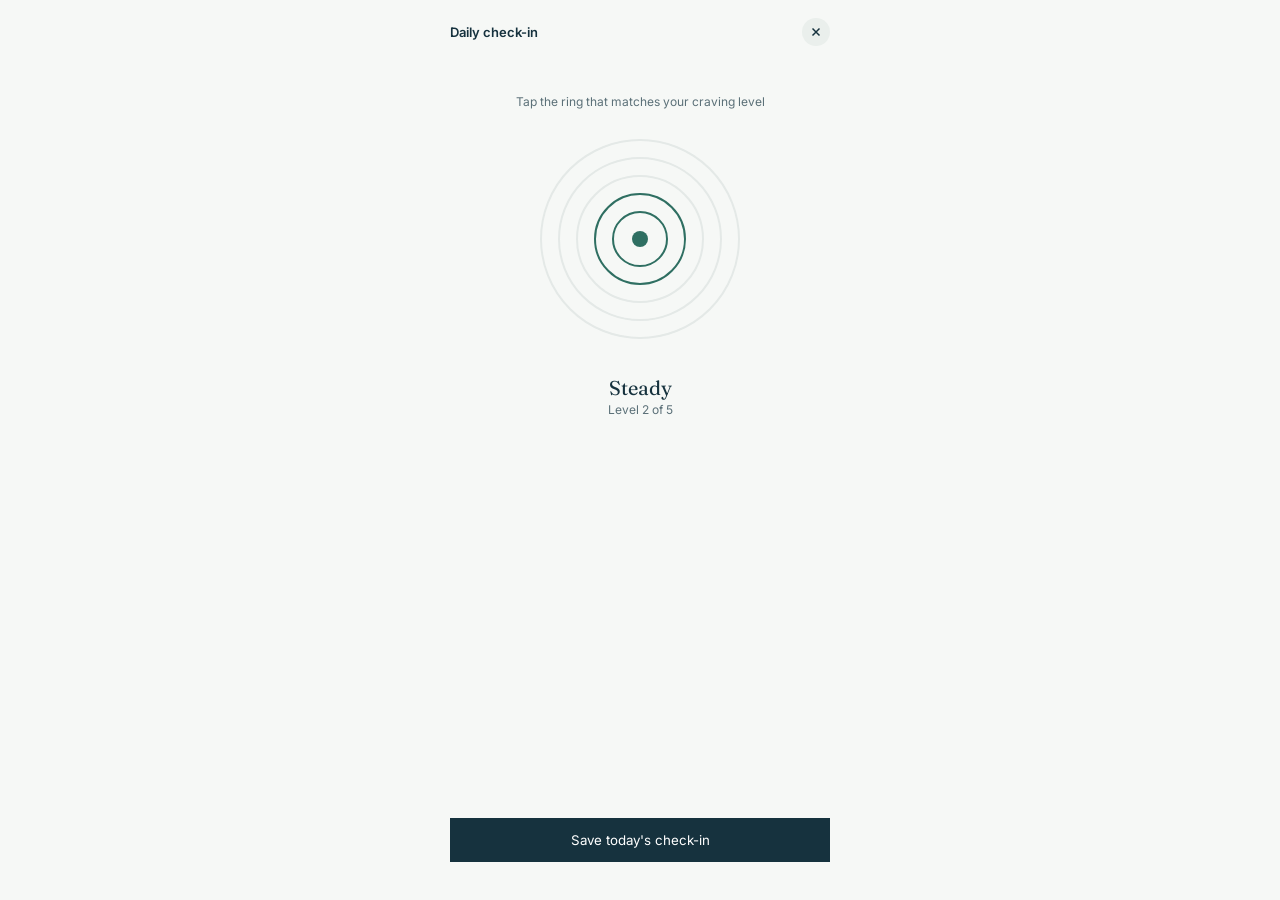
==== checkin.html @ f47bd538 "Add files via upload" ====
<!DOCTYPE html>
<html lang="en">
<head>
<meta charset="UTF-8">
<meta name="viewport" content="width=device-width, initial-scale=1.0">
<title>Recovery Connect — Check-in</title>
<link rel="stylesheet" href="style.css">
</head>
<body>

<div class="app-shell">
  <div class="section-pad" style="display:flex; align-items:center; justify-content:space-between;">
    <p style="font-size:13px; font-weight:600;">Daily check-in</p>
    <a href="home.html" style="width:28px; height:28px; border-radius:50%; background:#EAEFEC; display:flex; align-items:center; justify-content:center;">
      <svg width="14" height="14" viewBox="0 0 24 24" fill="none" stroke="#16323E" stroke-width="2.5"><path d="M18 6 6 18M6 6l12 12"/></svg>
    </a>
  </div>

  <div class="ring-stage">
    <p style="font-size:12px; color:var(--inksoft);">Tap the ring that matches your craving level</p>
    <div class="ring-target" id="ringTarget">
      <button class="ring" data-lvl="1" style="width:56px; height:56px;"></button>
      <button class="ring" data-lvl="2" style="width:92px; height:92px;"></button>
      <button class="ring" data-lvl="3" style="width:128px; height:128px;"></button>
      <button class="ring" data-lvl="4" style="width:164px; height:164px;"></button>
      <button class="ring" data-lvl="5" style="width:200px; height:200px;"></button>
      <div class="ring-core" id="ringCore"></div>
    </div>
    <p class="serif" id="levelLabel" style="font-size:20px; margin-top:26px;">Steady</p>
    <p style="font-size:12px; color:var(--inksoft); margin-top:2px;" id="levelNum">Level 2 of 5</p>
  </div>

  <div class="section-pad" style="margin-top:auto;">
    <div id="counselorNote" style="display:none; margin-bottom:12px; background:#FBF0DE; color:#7A5416; padding:10px 14px; border-radius:10px; font-size:11.5px;">
      This will be shared with your counselor for a same-day follow-up.
    </div>
    <button class="pill-dark" style="width:100%; padding:14px;" onclick="saveCheckin()">Save today's check-in</button>
  </div>

  <div style="height:20px;"></div>
</div>

<script>
  const labels = {1:"Calm", 2:"Steady", 3:"Uneasy", 4:"Strong urge", 5:"Overwhelming"};
  let craving = 2;

  function paint() {
    document.querySelectorAll('.ring').forEach(r => {
      const lvl = parseInt(r.dataset.lvl);
      r.classList.toggle('active', craving >= lvl);
      r.classList.toggle('warn', craving >= lvl && craving >= 4);
    });
    document.getElementById('ringCore').classList.toggle('warn', craving >= 4);
    document.getElementById('levelLabel').textContent = labels[craving];
    document.getElementById('levelNum').textContent = `Level ${craving} of 5`;
    document.getElementById('counselorNote').style.display = craving >= 4 ? 'block' : 'none';
  }

  document.querySelectorAll('.ring').forEach(r => {
    r.addEventListener('click', () => { craving = parseInt(r.dataset.lvl); paint(); });
  });

  function saveCheckin() {
    const history = JSON.parse(localStorage.getItem('rc_checkins') || '[]');
    history.push({ date: new Date().toISOString(), level: craving });
    localStorage.setItem('rc_checkins', JSON.stringify(history));
    alert('Check-in saved. Take care of yourself today.');
    window.location.href = 'home.html';
  }

  paint();
</script>
</body>
</html>
---- style.css ----
@import url('https://fonts.googleapis.com/css2?family=Fraunces:wght@500;600&family=Inter:wght@400;500;600;700&display=swap');

:root {
  --ink: #16323E;
  --pine: #2F6F62;
  --mint: #7FD8A6;
  --amber: #E8A33D;
  --paper: #F6F8F6;
  --inksoft: #5B7078;
  --line: #E4E9E7;
}

* { box-sizing: border-box; margin: 0; padding: 0; }

body {
  font-family: 'Inter', -apple-system, sans-serif;
  background: var(--paper);
  color: var(--ink);
  -webkit-font-smoothing: antialiased;
}

h1, h2, h3, .serif { font-family: 'Fraunces', Georgia, serif; }

a { text-decoration: none; color: inherit; }
button { font-family: inherit; cursor: pointer; border: none; }

/* ---------- Login page ---------- */
.login-wrap {
  min-height: 100vh;
  display: flex;
  align-items: center;
  justify-content: center;
  background: var(--ink);
  position: relative;
  overflow: hidden;
  padding: 24px;
}

.login-rings {
  position: absolute;
  right: -80px;
  top: -100px;
  opacity: 0.12;
}

.login-rings.bottom {
  right: auto;
  left: -100px;
  bottom: -120px;
  top: auto;
}

.login-card {
  position: relative;
  z-index: 2;
  width: 100%;
  max-width: 380px;
  background: #FFFFFF;
  border-radius: 24px;
  padding: 40px 32px;
  box-shadow: 0 30px 60px -20px rgba(14,31,38,0.5);
}

.login-eyebrow {
  font-size: 12px;
  letter-spacing: 0.14em;
  text-transform: uppercase;
  color: var(--pine);
  font-weight: 600;
}

.login-title {
  font-size: 26px;
  margin-top: 10px;
  line-height: 1.3;
}

.login-sub {
  font-size: 13px;
  color: var(--inksoft);
  margin-top: 8px;
  line-height: 1.5;
}

.field {
  margin-top: 22px;
}

.field label {
  font-size: 12px;
  font-weight: 600;
  color: var(--ink);
  display: block;
  margin-bottom: 6px;
}

.field input {
  width: 100%;
  padding: 12px 14px;
  border: 1.5px solid var(--line);
  border-radius: 12px;
  font-size: 14px;
  font-family: inherit;
  outline: none;
  transition: border-color 0.15s;
}

.field input:focus { border-color: var(--pine); }

.btn-primary {
  width: 100%;
  margin-top: 22px;
  padding: 13px;
  background: var(--ink);
  color: #fff;
  border-radius: 12px;
  font-size: 14px;
  font-weight: 600;
}

.btn-primary:hover { background: #0E2530; }

.divider {
  display: flex;
  align-items: center;
  gap: 10px;
  margin: 20px 0;
  color: var(--inksoft);
  font-size: 11px;
}

.divider::before, .divider::after {
  content: "";
  flex: 1;
  height: 1px;
  background: var(--line);
}

.btn-ghost {
  width: 100%;
  padding: 13px;
  background: #EAF5EF;
  color: var(--pine);
  border-radius: 12px;
  font-size: 13.5px;
  font-weight: 600;
  display: flex;
  align-items: center;
  justify-content: center;
  gap: 8px;
}

.login-privacy {
  margin-top: 20px;
  font-size: 11px;
  color: var(--inksoft);
  text-align: center;
  line-height: 1.5;
}

/* ---------- App shell ---------- */
.app-shell {
  max-width: 420px;
  margin: 0 auto;
  min-height: 100vh;
  background: var(--paper);
  display: flex;
  flex-direction: column;
  position: relative;
}

.app-header {
  background: var(--ink);
  padding: 20px 20px 26px;
  position: relative;
  overflow: hidden;
}

.app-header .rings {
  position: absolute;
  right: -50px;
  top: -60px;
  opacity: 0.12;
}

.eyebrow-light {
  font-size: 12px;
  color: #9FB8AE;
  position: relative;
  z-index: 2;
}

.header-title {
  color: #fff;
  font-size: 21px;
  margin-top: 6px;
  line-height: 1.35;
  position: relative;
  z-index: 2;
}

.app-body {
  flex: 1;
  padding-bottom: 90px;
}

.section-pad { padding: 18px 20px; }

.card {
  background: #fff;
  border: 1px solid var(--line);
  border-radius: 16px;
  padding: 16px;
}

.card + .card { margin-top: 12px; }

.pill-btn {
  padding: 10px 14px;
  border-radius: 10px;
  font-size: 13px;
  font-weight: 600;
}

.pill-dark { background: var(--ink); color: #fff; }
.pill-mint { background: var(--mint); color: var(--ink); }
.pill-soft { background: #EAF5EF; color: var(--pine); }

/* Bottom nav */
.bottom-nav {
  position: fixed;
  bottom: 0;
  left: 50%;
  transform: translateX(-50%);
  width: 100%;
  max-width: 420px;
  background: #fff;
  border-top: 1px solid var(--line);
  display: flex;
}

.nav-item {
  flex: 1;
  display: flex;
  flex-direction: column;
  align-items: center;
  gap: 4px;
  padding: 12px 0 10px;
  color: #9FADA8;
  background: none;
  font-size: 10.5px;
  font-weight: 600;
}

.nav-item.active { color: var(--pine); }
.nav-item svg { width: 20px; height: 20px; }

/* Check-in rings */
.ring-stage {
  display: flex;
  flex-direction: column;
  align-items: center;
  padding: 30px 20px 10px;
}

.ring-target {
  position: relative;
  width: 220px;
  height: 220px;
  display: flex;
  align-items: center;
  justify-content: center;
  margin-top: 20px;
}

.ring {
  position: absolute;
  top: 50%;
  left: 50%;
  transform: translate(-50%, -50%);
  border-radius: 50%;
  border: 2px solid var(--line);
  background: transparent;
  transition: border-color 0.2s;
  cursor: pointer;
  padding: 0;
}

.ring.active { border-color: var(--pine); }
.ring.active.warn { border-color: var(--amber); }

.ring-core {
  position: relative;
  z-index: 10;
  width: 16px;
  height: 16px;
  border-radius: 50%;
  background: var(--pine);
  transition: background 0.2s;
  pointer-events: none;
}

.ring-core.warn { background: var(--amber); }

.streak-row {
  display: flex;
  justify-content: space-between;
}

.streak-dot {
  display: flex;
  flex-direction: column;
  align-items: center;
  gap: 6px;
}

.streak-circle {
  width: 28px;
  height: 28px;
  border-radius: 50%;
  display: flex;
  align-items: center;
  justify-content: center;
}

.streak-inner {
  width: 8px;
  height: 8px;
  border-radius: 50%;
  background: var(--ink);
  opacity: 0.5;
}
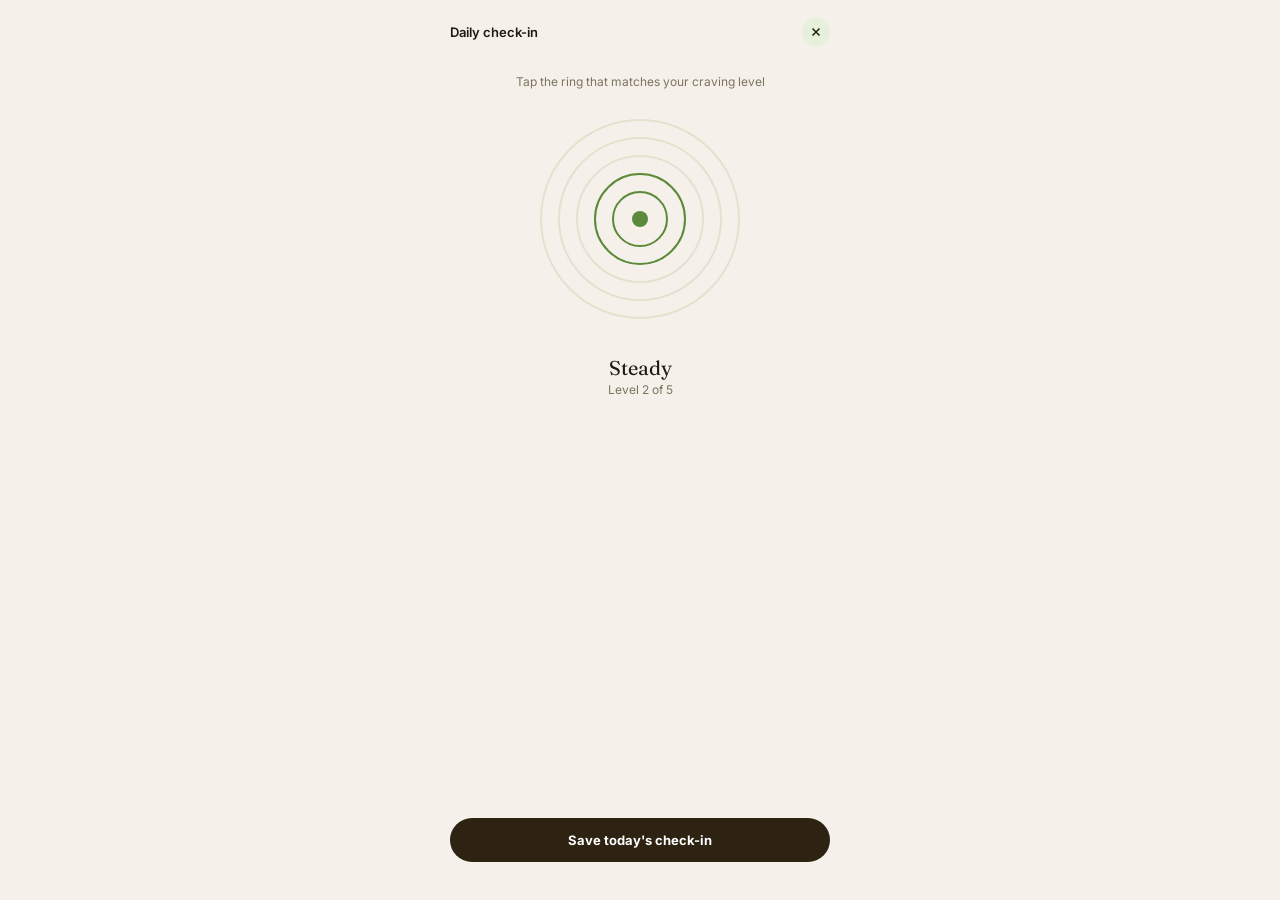
==== commit 7eff81ad: "Add files via upload" ====
--- a/checkin.html
+++ b/checkin.html
@@ -11,8 +11,8 @@
 <div class="app-shell">
   <div class="section-pad" style="display:flex; align-items:center; justify-content:space-between;">
     <p style="font-size:13px; font-weight:600;">Daily check-in</p>
-    <a href="home.html" style="width:28px; height:28px; border-radius:50%; background:#EAEFEC; display:flex; align-items:center; justify-content:center;">
-      <svg width="14" height="14" viewBox="0 0 24 24" fill="none" stroke="#16323E" stroke-width="2.5"><path d="M18 6 6 18M6 6l12 12"/></svg>
+    <a href="home.html" style="width:28px; height:28px; border-radius:50%; background:var(--green-soft); display:flex; align-items:center; justify-content:center;">
+      <svg width="14" height="14" viewBox="0 0 24 24" fill="none" stroke="var(--ink)" stroke-width="2.5"><path d="M18 6 6 18M6 6l12 12"/></svg>
     </a>
   </div>
 
@@ -31,7 +31,7 @@
   </div>
 
   <div class="section-pad" style="margin-top:auto;">
-    <div id="counselorNote" style="display:none; margin-bottom:12px; background:#FBF0DE; color:#7A5416; padding:10px 14px; border-radius:10px; font-size:11.5px;">
+    <div id="counselorNote" style="display:none; margin-bottom:12px; background:#F6E3D4; color:#7A4A22; padding:10px 14px; border-radius:14px; font-size:11.5px;">
       This will be shared with your counselor for a same-day follow-up.
     </div>
     <button class="pill-dark" style="width:100%; padding:14px;" onclick="saveCheckin()">Save today's check-in</button>
@@ -40,6 +40,7 @@
   <div style="height:20px;"></div>
 </div>
 
+<script src="script.js"></script>
 <script>
   const labels = {1:"Calm", 2:"Steady", 3:"Uneasy", 4:"Strong urge", 5:"Overwhelming"};
   let craving = 2;
--- a/style.css
+++ b/style.css
@@ -1,28 +1,74 @@
 @import url('https://fonts.googleapis.com/css2?family=Fraunces:wght@500;600&family=Inter:wght@400;500;600;700&display=swap');
 
 :root {
-  --ink: #16323E;
-  --pine: #2F6F62;
-  --mint: #7FD8A6;
-  --amber: #E8A33D;
-  --paper: #F6F8F6;
-  --inksoft: #5B7078;
-  --line: #E4E9E7;
+  --bg: #F5F1EA;
+  --surface: #FFFFFF;
+  --header: #2E2313;
+  --header-soft: #B7C99A;
+  --ink: #201A10;
+  --inksoft: #7C735E;
+  --green: #5C8A3A;
+  --green-soft: #E7F0DC;
+  --lime: #8FBF3F;
+  --terracotta: #B0522D;
+  --amber: #C9964A;
+  --line: #E7E0CE;
+  --shadow: rgba(46, 35, 19, 0.10);
+}
+
+body.dark {
+  --bg: #14100A;
+  --surface: #1E1810;
+  --header: #0C0906;
+  --header-soft: #9FB587;
+  --ink: #F3EFE6;
+  --inksoft: #B3A98F;
+  --green: #7FB055;
+  --green-soft: #26301C;
+  --lime: #9ED457;
+  --terracotta: #D98157;
+  --amber: #D9A85C;
+  --line: #33291B;
+  --shadow: rgba(0, 0, 0, 0.35);
 }
 
 * { box-sizing: border-box; margin: 0; padding: 0; }
 
 body {
   font-family: 'Inter', -apple-system, sans-serif;
-  background: var(--paper);
+  background: var(--bg);
   color: var(--ink);
   -webkit-font-smoothing: antialiased;
+  transition: background 0.2s, color 0.2s;
 }
 
 h1, h2, h3, .serif { font-family: 'Fraunces', Georgia, serif; }
-
 a { text-decoration: none; color: inherit; }
 button { font-family: inherit; cursor: pointer; border: none; }
+
+/* ---------- Utility top bar (logout + dark mode) ---------- */
+.util-bar {
+  display: flex;
+  justify-content: flex-end;
+  gap: 8px;
+  padding: 12px 16px 0;
+  position: relative;
+  z-index: 5;
+}
+.util-btn {
+  width: 34px; height: 34px;
+  border-radius: 50%;
+  background: rgba(255,255,255,0.14);
+  border: 1px solid rgba(255,255,255,0.25);
+  display: flex; align-items: center; justify-content: center;
+  color: #fff;
+  font-size: 15px;
+}
+.util-bar.on-light .util-btn {
+  background: var(--surface);
+  border: 1px solid var(--line);
+  color: var(--ink);
+}
 
 /* ---------- Login page ---------- */
 .login-wrap {
@@ -30,303 +76,186 @@
   display: flex;
   align-items: center;
   justify-content: center;
-  background: var(--ink);
+  background: var(--header);
   position: relative;
   overflow: hidden;
   padding: 24px;
 }
 
-.login-rings {
-  position: absolute;
-  right: -80px;
-  top: -100px;
-  opacity: 0.12;
-}
-
-.login-rings.bottom {
-  right: auto;
-  left: -100px;
-  bottom: -120px;
-  top: auto;
-}
-
 .login-card {
   position: relative;
   z-index: 2;
   width: 100%;
   max-width: 380px;
-  background: #FFFFFF;
-  border-radius: 24px;
+  background: var(--surface);
+  border-radius: 26px;
   padding: 40px 32px;
-  box-shadow: 0 30px 60px -20px rgba(14,31,38,0.5);
+  box-shadow: 0 30px 60px -20px var(--shadow);
 }
 
 .login-eyebrow {
   font-size: 12px;
   letter-spacing: 0.14em;
   text-transform: uppercase;
-  color: var(--pine);
-  font-weight: 600;
-}
-
-.login-title {
-  font-size: 26px;
-  margin-top: 10px;
-  line-height: 1.3;
-}
-
-.login-sub {
-  font-size: 13px;
-  color: var(--inksoft);
-  margin-top: 8px;
-  line-height: 1.5;
-}
-
-.field {
-  margin-top: 22px;
-}
-
-.field label {
-  font-size: 12px;
-  font-weight: 600;
-  color: var(--ink);
-  display: block;
-  margin-bottom: 6px;
-}
-
+  color: var(--green);
+  font-weight: 700;
+}
+
+.login-title { font-size: 26px; margin-top: 10px; line-height: 1.3; color: var(--ink); }
+.login-sub { font-size: 13px; color: var(--inksoft); margin-top: 8px; line-height: 1.5; }
+
+.field { margin-top: 22px; }
+.field label { font-size: 12px; font-weight: 600; color: var(--ink); display: block; margin-bottom: 6px; }
 .field input {
   width: 100%;
-  padding: 12px 14px;
+  padding: 12px 16px;
   border: 1.5px solid var(--line);
-  border-radius: 12px;
+  border-radius: 999px;
   font-size: 14px;
   font-family: inherit;
   outline: none;
+  background: var(--bg);
+  color: var(--ink);
   transition: border-color 0.15s;
 }
-
-.field input:focus { border-color: var(--pine); }
+.field input:focus { border-color: var(--green); }
 
 .btn-primary {
   width: 100%;
   margin-top: 22px;
-  padding: 13px;
-  background: var(--ink);
+  padding: 14px;
+  background: var(--green);
   color: #fff;
-  border-radius: 12px;
+  border-radius: 999px;
   font-size: 14px;
-  font-weight: 600;
-}
-
-.btn-primary:hover { background: #0E2530; }
+  font-weight: 700;
+}
 
 .divider {
-  display: flex;
-  align-items: center;
-  gap: 10px;
-  margin: 20px 0;
-  color: var(--inksoft);
-  font-size: 11px;
-}
-
-.divider::before, .divider::after {
-  content: "";
-  flex: 1;
-  height: 1px;
-  background: var(--line);
-}
+  display: flex; align-items: center; gap: 10px;
+  margin: 20px 0; color: var(--inksoft); font-size: 11px;
+}
+.divider::before, .divider::after { content: ""; flex: 1; height: 1px; background: var(--line); }
 
 .btn-ghost {
   width: 100%;
-  padding: 13px;
-  background: #EAF5EF;
-  color: var(--pine);
-  border-radius: 12px;
+  padding: 14px;
+  background: var(--green-soft);
+  color: var(--green);
+  border-radius: 999px;
   font-size: 13.5px;
-  font-weight: 600;
-  display: flex;
-  align-items: center;
-  justify-content: center;
-  gap: 8px;
-}
-
-.login-privacy {
-  margin-top: 20px;
-  font-size: 11px;
-  color: var(--inksoft);
-  text-align: center;
-  line-height: 1.5;
-}
+  font-weight: 700;
+  display: flex; align-items: center; justify-content: center; gap: 8px;
+}
+
+.login-privacy { margin-top: 20px; font-size: 11px; color: var(--inksoft); text-align: center; line-height: 1.5; }
 
 /* ---------- App shell ---------- */
 .app-shell {
   max-width: 420px;
   margin: 0 auto;
   min-height: 100vh;
-  background: var(--paper);
+  background: var(--bg);
   display: flex;
   flex-direction: column;
   position: relative;
 }
 
 .app-header {
-  background: var(--ink);
-  padding: 20px 20px 26px;
+  background: var(--header);
+  padding: 4px 20px 26px;
   position: relative;
   overflow: hidden;
 }
-
-.app-header .rings {
-  position: absolute;
-  right: -50px;
-  top: -60px;
-  opacity: 0.12;
-}
-
-.eyebrow-light {
-  font-size: 12px;
-  color: #9FB8AE;
-  position: relative;
-  z-index: 2;
-}
-
-.header-title {
-  color: #fff;
-  font-size: 21px;
-  margin-top: 6px;
-  line-height: 1.35;
-  position: relative;
-  z-index: 2;
-}
-
-.app-body {
-  flex: 1;
-  padding-bottom: 90px;
-}
-
+.app-header .rings { position: absolute; right: -50px; top: -30px; opacity: 0.12; }
+
+.eyebrow-light { font-size: 12px; color: var(--header-soft); position: relative; z-index: 2; }
+.header-title { color: #fff; font-size: 21px; margin-top: 10px; line-height: 1.35; position: relative; z-index: 2; }
+
+.app-body { flex: 1; padding-bottom: 96px; }
 .section-pad { padding: 18px 20px; }
 
 .card {
-  background: #fff;
+  background: var(--surface);
   border: 1px solid var(--line);
-  border-radius: 16px;
+  border-radius: 20px;
   padding: 16px;
-}
-
+  color: var(--ink);
+}
 .card + .card { margin-top: 12px; }
 
-.pill-btn {
-  padding: 10px 14px;
-  border-radius: 10px;
+.pill-btn, .pill-dark, .pill-mint, .pill-soft {
+  padding: 12px 16px;
+  border-radius: 999px;
   font-size: 13px;
-  font-weight: 600;
-}
-
-.pill-dark { background: var(--ink); color: #fff; }
-.pill-mint { background: var(--mint); color: var(--ink); }
-.pill-soft { background: #EAF5EF; color: var(--pine); }
+  font-weight: 700;
+  display: inline-flex;
+  align-items: center;
+  justify-content: center;
+}
+.pill-dark { background: var(--header); color: #fff; }
+.pill-mint { background: var(--lime); color: var(--header); }
+.pill-soft { background: var(--green-soft); color: var(--green); }
 
 /* Bottom nav */
 .bottom-nav {
   position: fixed;
-  bottom: 0;
-  left: 50%;
+  bottom: 0; left: 50%;
   transform: translateX(-50%);
-  width: 100%;
-  max-width: 420px;
-  background: #fff;
+  width: 100%; max-width: 420px;
+  background: var(--surface);
   border-top: 1px solid var(--line);
   display: flex;
 }
-
 .nav-item {
   flex: 1;
-  display: flex;
-  flex-direction: column;
-  align-items: center;
-  gap: 4px;
+  display: flex; flex-direction: column; align-items: center; gap: 4px;
   padding: 12px 0 10px;
-  color: #9FADA8;
+  color: var(--inksoft);
   background: none;
-  font-size: 10.5px;
+  font-size: 10px;
   font-weight: 600;
 }
-
-.nav-item.active { color: var(--pine); }
-.nav-item svg { width: 20px; height: 20px; }
+.nav-item.active { color: var(--green); }
+.nav-item svg { width: 19px; height: 19px; }
 
 /* Check-in rings */
-.ring-stage {
-  display: flex;
-  flex-direction: column;
-  align-items: center;
-  padding: 30px 20px 10px;
-}
-
-.ring-target {
-  position: relative;
-  width: 220px;
-  height: 220px;
-  display: flex;
-  align-items: center;
-  justify-content: center;
-  margin-top: 20px;
-}
-
+.ring-stage { display: flex; flex-direction: column; align-items: center; padding: 10px 20px 10px; }
+.ring-target { position: relative; width: 220px; height: 220px; display: flex; align-items: center; justify-content: center; margin-top: 20px; }
 .ring {
-  position: absolute;
-  top: 50%;
-  left: 50%;
-  transform: translate(-50%, -50%);
-  border-radius: 50%;
-  border: 2px solid var(--line);
-  background: transparent;
-  transition: border-color 0.2s;
-  cursor: pointer;
-  padding: 0;
-}
-
-.ring.active { border-color: var(--pine); }
-.ring.active.warn { border-color: var(--amber); }
-
-.ring-core {
-  position: relative;
-  z-index: 10;
-  width: 16px;
-  height: 16px;
-  border-radius: 50%;
-  background: var(--pine);
-  transition: background 0.2s;
-  pointer-events: none;
-}
-
-.ring-core.warn { background: var(--amber); }
-
-.streak-row {
-  display: flex;
-  justify-content: space-between;
-}
-
-.streak-dot {
-  display: flex;
-  flex-direction: column;
-  align-items: center;
-  gap: 6px;
-}
-
-.streak-circle {
-  width: 28px;
-  height: 28px;
-  border-radius: 50%;
-  display: flex;
-  align-items: center;
-  justify-content: center;
-}
-
-.streak-inner {
-  width: 8px;
-  height: 8px;
-  border-radius: 50%;
-  background: var(--ink);
-  opacity: 0.5;
-}
+  position: absolute; top: 50%; left: 50%; transform: translate(-50%, -50%);
+  border-radius: 50%; border: 2px solid var(--line); background: transparent;
+  transition: border-color 0.2s; cursor: pointer; padding: 0;
+}
+.ring.active { border-color: var(--green); }
+.ring.active.warn { border-color: var(--terracotta); }
+.ring-core { position: relative; z-index: 10; width: 16px; height: 16px; border-radius: 50%; background: var(--green); transition: background 0.2s; pointer-events: none; }
+.ring-core.warn { background: var(--terracotta); }
+
+.streak-row { display: flex; justify-content: space-between; }
+.streak-dot { display: flex; flex-direction: column; align-items: center; gap: 6px; }
+.streak-circle { width: 28px; height: 28px; border-radius: 50%; display: flex; align-items: center; justify-content: center; }
+.streak-inner { width: 8px; height: 8px; border-radius: 50%; background: var(--header); opacity: 0.5; }
+
+/* Family & Mentor cards */
+.tip-card { display: flex; gap: 12px; align-items: flex-start; }
+.tip-num {
+  width: 30px; height: 30px; border-radius: 50%; flex-shrink: 0;
+  display: flex; align-items: center; justify-content: center;
+  background: var(--green-soft); color: var(--green);
+  font-family: 'Fraunces', serif; font-weight: 600; font-size: 14px;
+}
+.tip-num.warn { background: #F6E3D4; color: var(--terracotta); }
+
+.mentor-card { display: flex; gap: 12px; align-items: center; }
+.mentor-avatar {
+  width: 44px; height: 44px; border-radius: 50%; flex-shrink: 0;
+  background: var(--green-soft); color: var(--green);
+  display: flex; align-items: center; justify-content: center;
+  font-family: 'Fraunces', serif; font-weight: 600; font-size: 15px;
+}
+.mentor-tag {
+  display: inline-block; margin-top: 4px; padding: 2px 10px;
+  border-radius: 999px; background: var(--green-soft); color: var(--green);
+  font-size: 10px; font-weight: 700;
+}
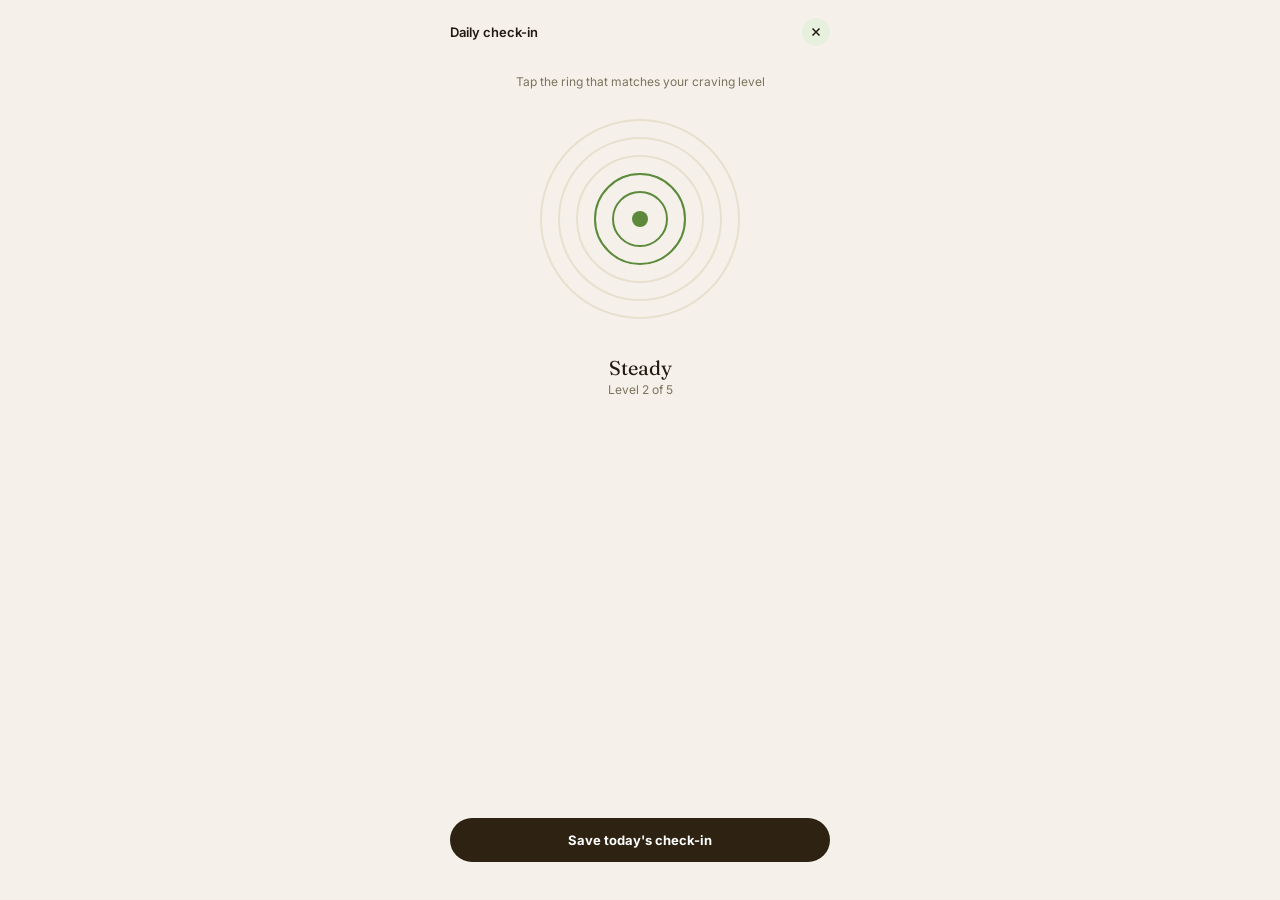
==== commit 8321a9e5: "Add files via upload" ====
--- a/checkin.html
+++ b/checkin.html
@@ -17,7 +17,7 @@
   </div>
 
   <div class="ring-stage">
-    <p style="font-size:12px; color:var(--inksoft);">Tap the ring that matches your craving level</p>
+    <p style="font-size:12px; color:var(--inksoft);" id="ringPrompt">Tap the ring that matches your craving level</p>
     <div class="ring-target" id="ringTarget">
       <button class="ring" data-lvl="1" style="width:56px; height:56px;"></button>
       <button class="ring" data-lvl="2" style="width:92px; height:92px;"></button>
@@ -42,7 +42,22 @@
 
 <script src="script.js"></script>
 <script>
-  const labels = {1:"Calm", 2:"Steady", 3:"Uneasy", 4:"Strong urge", 5:"Overwhelming"};
+  const cat = getCategory();
+  const labelSets = {
+    addiction:  {1:"Calm", 2:"Steady", 3:"Uneasy", 4:"Strong urge", 5:"Overwhelming"},
+    anxiety:    {1:"Calm", 2:"Settled", 3:"On edge", 4:"Very anxious", 5:"Panicking"},
+    depression: {1:"Okay", 2:"Low", 3:"Heavy", 4:"Very low", 5:"Can't function"},
+    other:      {1:"Calm", 2:"Steady", 3:"Uneasy", 4:"Struggling", 5:"Overwhelming"},
+  };
+  const promptSets = {
+    addiction: "Tap the ring that matches your craving level",
+    anxiety: "Tap the ring that matches your anxiety level",
+    depression: "Tap the ring that matches your mood today",
+    other: "Tap the ring that matches how you're feeling",
+  };
+  const labels = labelSets[cat] || labelSets.addiction;
+  document.getElementById('ringPrompt').textContent = promptSets[cat] || promptSets.addiction;
+
   let craving = 2;
 
   function paint() {
@@ -65,8 +80,12 @@
     const history = JSON.parse(localStorage.getItem('rc_checkins') || '[]');
     history.push({ date: new Date().toISOString(), level: craving });
     localStorage.setItem('rc_checkins', JSON.stringify(history));
-    alert('Check-in saved. Take care of yourself today.');
-    window.location.href = 'home.html';
+    if (craving >= 4) {
+      window.location.href = 'meditate.html?suggested=1';
+    } else {
+      alert('Check-in saved. Take care of yourself today.');
+      window.location.href = 'home.html';
+    }
   }
 
   paint();
--- a/style.css
+++ b/style.css
@@ -209,15 +209,15 @@
 }
 .nav-item {
   flex: 1;
-  display: flex; flex-direction: column; align-items: center; gap: 4px;
-  padding: 12px 0 10px;
+  display: flex; flex-direction: column; align-items: center; gap: 3px;
+  padding: 10px 0 9px;
   color: var(--inksoft);
   background: none;
-  font-size: 10px;
+  font-size: 9px;
   font-weight: 600;
 }
 .nav-item.active { color: var(--green); }
-.nav-item svg { width: 19px; height: 19px; }
+.nav-item svg { width: 18px; height: 18px; }
 
 /* Check-in rings */
 .ring-stage { display: flex; flex-direction: column; align-items: center; padding: 10px 20px 10px; }
@@ -259,3 +259,36 @@
   border-radius: 999px; background: var(--green-soft); color: var(--green);
   font-size: 10px; font-weight: 700;
 }
+
+/* Category select */
+.cat-card {
+  display: flex; align-items: center; gap: 14px;
+  padding: 18px;
+  border-radius: 20px;
+  border: 1.5px solid var(--line);
+  background: var(--surface);
+  width: 100%;
+  text-align: left;
+}
+.cat-card + .cat-card { margin-top: 12px; }
+.cat-card.selected { border-color: var(--green); background: var(--green-soft); }
+.cat-icon {
+  width: 42px; height: 42px; border-radius: 50%; flex-shrink: 0;
+  display: flex; align-items: center; justify-content: center;
+  background: var(--green-soft); color: var(--green);
+}
+
+/* Meditation track cards */
+.track-card { display: flex; align-items: center; gap: 12px; }
+.track-play {
+  width: 40px; height: 40px; border-radius: 50%; flex-shrink: 0;
+  background: var(--header); color: var(--lime);
+  display: flex; align-items: center; justify-content: center;
+}
+.track-dur { font-size: 10.5px; color: var(--inksoft); }
+.chip {
+  display: inline-block; padding: 6px 14px; border-radius: 999px;
+  font-size: 11.5px; font-weight: 700; background: var(--green-soft); color: var(--green);
+  margin-right: 8px; margin-bottom: 8px;
+}
+.chip.active { background: var(--header); color: #fff; }
